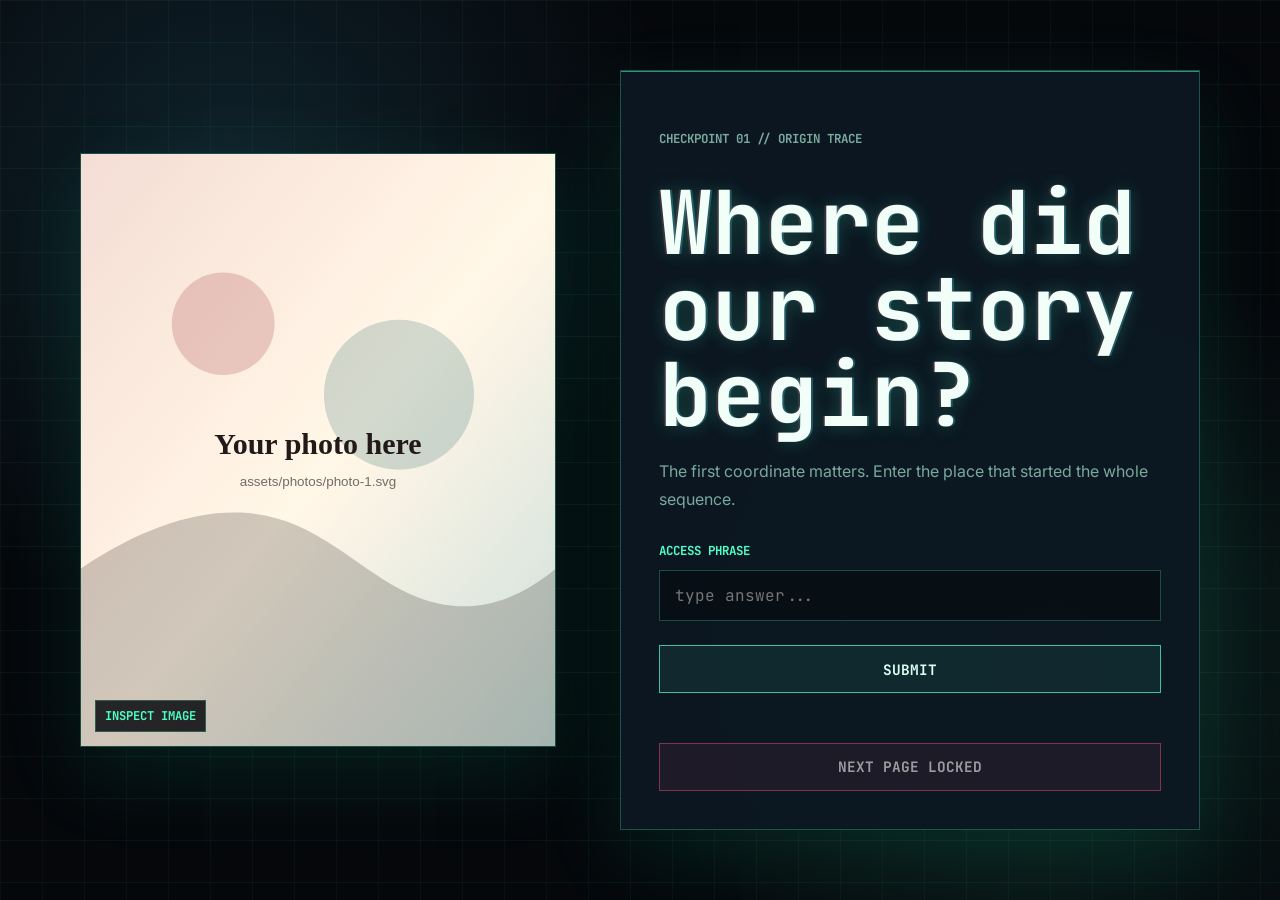
==== question-1.html @ cebd2372 "Updated the page stylings" ====
<!doctype html>
<html lang="en">
  <head>
    <meta charset="utf-8" />
    <meta name="viewport" content="width=device-width, initial-scale=1" />
    <title>Question 1 | Access Terminal</title>
    <meta
      name="description"
      content="A private puzzle sequence with locked question pages and one final download."
    />
    <link rel="preconnect" href="https://fonts.googleapis.com" />
    <link rel="preconnect" href="https://fonts.gstatic.com" crossorigin />
    <link
      href="https://fonts.googleapis.com/css2?family=Inter:wght@400;600;700;800&family=JetBrains+Mono:wght@400;600;700&display=swap"
      rel="stylesheet"
    />
    <link rel="stylesheet" href="styles.css" />
  </head>
  <body>
    <main class="question-page">
      <section class="question-layout" aria-labelledby="question-title">
        <button
          class="image-trigger"
          type="button"
          data-lightbox-image="assets/photos/photo-1.svg"
          aria-label="Open image preview"
        >
          <img src="assets/photos/photo-1.svg" alt="Question 1 clue image" />
          <span>Inspect image</span>
        </button>
        <article class="question-card" data-question data-step="0" data-next="question-2.html">
          <p class="system-kicker">CHECKPOINT 01 // ORIGIN TRACE</p>
          <h1 id="question-title">Where did our story begin?</h1>
          <p>
            The first coordinate matters. Enter the place that started the whole
            sequence.
          </p>
          <form class="unlock-form" autocomplete="off">
            <label for="answer-1">Access phrase</label>
            <input id="answer-1" name="answer" type="text" placeholder="type answer..." required />
            <button class="button button--submit" type="submit">Submit</button>
            <p class="feedback" role="status"></p>
          </form>
          <a class="button button--locked reveal-action" href="question-2.html" aria-disabled="true">
            Next page locked
          </a>
        </article>
      </section>
    </main>

    <script src="script.js"></script>
  </body>
</html>
---- styles.css ----
:root {
  color-scheme: dark;
  --bg: #05070b;
  --panel: rgba(9, 16, 24, 0.88);
  --panel-strong: rgba(12, 23, 34, 0.96);
  --text: #d7fff2;
  --muted: #7aa89d;
  --line: rgba(77, 255, 197, 0.26);
  --line-hot: rgba(77, 255, 197, 0.72);
  --green: #4dffc5;
  --green-deep: #00b982;
  --cyan: #54d7ff;
  --red: #ff4d7d;
  --amber: #ffd166;
  --shadow: 0 28px 80px rgba(0, 255, 179, 0.1);
}

* {
  box-sizing: border-box;
}

html {
  min-height: 100%;
  background: var(--bg);
}

body {
  min-width: 320px;
  min-height: 100vh;
  margin: 0;
  overflow-x: hidden;
  background:
    linear-gradient(rgba(77, 255, 197, 0.05) 1px, transparent 1px),
    linear-gradient(90deg, rgba(77, 255, 197, 0.04) 1px, transparent 1px),
    radial-gradient(circle at 18% 20%, rgba(84, 215, 255, 0.13), transparent 28rem),
    radial-gradient(circle at 82% 72%, rgba(77, 255, 197, 0.12), transparent 26rem),
    #05070b;
  background-size:
    42px 42px,
    42px 42px,
    auto,
    auto,
    auto;
  color: var(--text);
  font-family: Inter, system-ui, -apple-system, BlinkMacSystemFont, "Segoe UI", sans-serif;
}

body::before {
  content: "";
  position: fixed;
  inset: 0;
  z-index: -1;
  pointer-events: none;
  background: linear-gradient(
    rgba(255, 255, 255, 0.03) 50%,
    rgba(0, 0, 0, 0.08) 50%
  );
  background-size: 100% 4px;
  animation: scanlines 1.6s linear infinite;
}

body::after {
  content: "";
  position: fixed;
  inset: 0;
  z-index: -1;
  pointer-events: none;
  background: radial-gradient(circle, transparent 54%, rgba(0, 0, 0, 0.52) 100%);
}

[hidden] {
  display: none !important;
}

button,
input {
  font: inherit;
}

button,
a {
  -webkit-tap-highlight-color: transparent;
}

img {
  display: block;
  max-width: 100%;
}

.entry-page,
.question-page {
  min-height: 100vh;
  display: grid;
  align-items: center;
  padding: clamp(1rem, 4vw, 3rem);
}

.entry-panel {
  width: min(760px, 100%);
  margin: 0 auto;
  padding: clamp(1.4rem, 4vw, 3rem);
  border: 1px solid var(--line);
  background: var(--panel);
  box-shadow: var(--shadow);
  text-align: center;
  position: relative;
  overflow: hidden;
}

.entry-panel::before,
.question-card::before {
  content: "";
  position: absolute;
  inset: 0;
  border-top: 1px solid var(--line-hot);
  opacity: 0.75;
  pointer-events: none;
}

.entry-panel h1,
.question-card h1 {
  margin: 0;
  color: #f2fff9;
  font-family: "JetBrains Mono", Consolas, monospace;
  font-size: clamp(2.2rem, 7vw, 5.5rem);
  line-height: 0.98;
  letter-spacing: 0;
  text-shadow:
    0 0 18px rgba(77, 255, 197, 0.24),
    2px 0 rgba(84, 215, 255, 0.26),
    -2px 0 rgba(255, 77, 125, 0.18);
  animation: title-glitch 5s infinite steps(1);
}

.entry-panel p,
.question-card > p {
  max-width: 42rem;
  margin: 1.2rem auto 1.8rem;
  color: var(--muted);
  line-height: 1.75;
}

.system-kicker {
  margin: 0 0 0.8rem;
  color: var(--green);
  font-family: "JetBrains Mono", Consolas, monospace;
  font-size: 0.78rem;
  font-weight: 700;
  letter-spacing: 0;
  text-transform: uppercase;
}

.button {
  display: inline-flex;
  align-items: center;
  justify-content: center;
  min-height: 3rem;
  border: 1px solid var(--line-hot);
  padding: 0.85rem 1.15rem;
  background: rgba(77, 255, 197, 0.08);
  color: var(--text);
  font-family: "JetBrains Mono", Consolas, monospace;
  font-size: 0.9rem;
  font-weight: 700;
  text-decoration: none;
  text-transform: uppercase;
  cursor: pointer;
  transition:
    transform 160ms ease,
    background 160ms ease,
    box-shadow 160ms ease,
    border-color 160ms ease;
}

.button:hover,
.button:focus-visible {
  transform: translateY(-1px);
  border-color: var(--green);
  background: rgba(77, 255, 197, 0.16);
  box-shadow: 0 0 28px rgba(77, 255, 197, 0.18);
  outline: none;
}

.button--primary {
  background: linear-gradient(90deg, var(--green-deep), var(--cyan));
  color: #02100c;
  border-color: transparent;
}

.button--submit {
  width: 100%;
  margin-top: 0.8rem;
}

.button--locked {
  width: 100%;
  margin-top: 1rem;
  border-color: rgba(255, 77, 125, 0.45);
  color: rgba(255, 255, 255, 0.56);
  background: rgba(255, 77, 125, 0.08);
  cursor: not-allowed;
}

.button--locked:hover,
.button--locked:focus-visible {
  transform: none;
  box-shadow: none;
}

.question-layout {
  display: grid;
  grid-template-columns: minmax(17rem, 0.82fr) minmax(18rem, 1fr);
  gap: clamp(1.5rem, 5vw, 4rem);
  align-items: center;
  width: min(1120px, 100%);
  margin: 0 auto;
}

.image-trigger {
  position: relative;
  min-height: 0;
  padding: 0;
  border: 1px solid var(--line);
  background: rgba(9, 16, 24, 0.82);
  box-shadow: var(--shadow);
  cursor: zoom-in;
  overflow: hidden;
}

.image-trigger::before {
  content: "";
  position: absolute;
  inset: 0;
  border: 10px solid rgba(77, 255, 197, 0.08);
  pointer-events: none;
}

.image-trigger img {
  width: 100%;
  aspect-ratio: 4 / 5;
  object-fit: cover;
  filter: saturate(0.78) contrast(1.12);
  transition:
    transform 220ms ease,
    filter 220ms ease;
}

.image-trigger span {
  position: absolute;
  left: 0.9rem;
  bottom: 0.9rem;
  padding: 0.42rem 0.56rem;
  color: var(--green);
  background: rgba(5, 7, 11, 0.84);
  border: 1px solid var(--line);
  font-family: "JetBrains Mono", Consolas, monospace;
  font-size: 0.76rem;
  font-weight: 700;
  text-transform: uppercase;
}

.image-trigger:hover img,
.image-trigger:focus-visible img {
  transform: scale(1.035);
  filter: saturate(1) contrast(1.18);
}

.image-trigger:focus-visible {
  outline: 2px solid var(--green);
  outline-offset: 4px;
}

.question-card {
  position: relative;
  padding: clamp(1.2rem, 4vw, 2.4rem);
  border: 1px solid var(--line);
  background: var(--panel-strong);
  box-shadow: var(--shadow);
  overflow: hidden;
}

.unlock-form {
  display: grid;
  gap: 0.7rem;
}

.unlock-form label {
  color: var(--green);
  font-family: "JetBrains Mono", Consolas, monospace;
  font-size: 0.78rem;
  font-weight: 700;
  text-transform: uppercase;
}

.unlock-form input {
  width: 100%;
  min-height: 3.2rem;
  border: 1px solid var(--line);
  padding: 0 0.9rem;
  background: rgba(0, 0, 0, 0.36);
  color: var(--text);
  outline: none;
  font-family: "JetBrains Mono", Consolas, monospace;
}

.unlock-form input:focus {
  border-color: var(--green);
  box-shadow: 0 0 0 4px rgba(77, 255, 197, 0.1);
}

.unlock-form input:disabled {
  color: var(--muted);
  cursor: not-allowed;
}

.feedback {
  min-height: 1.4rem;
  margin: 0;
  color: var(--amber);
  font-family: "JetBrains Mono", Consolas, monospace;
  font-size: 0.88rem;
  line-height: 1.55;
}

.question-card.is-complete .feedback {
  color: var(--green);
}

.lightbox {
  position: fixed;
  inset: 0;
  z-index: 20;
  display: grid;
  place-items: center;
  padding: 1rem;
  background: rgba(0, 0, 0, 0.82);
  backdrop-filter: blur(10px);
}

.lightbox__panel {
  width: min(980px, 100%);
  max-height: min(860px, calc(100vh - 2rem));
  display: grid;
  gap: 0.8rem;
  padding: 0.8rem;
  border: 1px solid var(--line-hot);
  background: #05070b;
  box-shadow: 0 0 70px rgba(77, 255, 197, 0.18);
}

.lightbox__stage {
  min-height: 0;
  overflow: auto;
  border: 1px solid var(--line);
  background:
    linear-gradient(rgba(77, 255, 197, 0.05) 1px, transparent 1px),
    linear-gradient(90deg, rgba(77, 255, 197, 0.05) 1px, transparent 1px),
    #020305;
  background-size: 32px 32px;
}

.lightbox__stage img {
  width: min(100%, 820px);
  max-width: none;
  margin: 0 auto;
  transform-origin: center center;
  transition: transform 160ms ease;
}

.lightbox__close,
.lightbox__controls button {
  border: 1px solid var(--line);
  padding: 0.65rem 0.8rem;
  background: rgba(77, 255, 197, 0.08);
  color: var(--text);
  font-family: "JetBrains Mono", Consolas, monospace;
  font-weight: 700;
  cursor: pointer;
}

.lightbox__close {
  justify-self: end;
  min-width: 2.4rem;
  text-transform: uppercase;
}

.lightbox__controls {
  display: flex;
  flex-wrap: wrap;
  justify-content: center;
  gap: 0.6rem;
}

@keyframes scanlines {
  from {
    transform: translateY(0);
  }

  to {
    transform: translateY(4px);
  }
}

@keyframes title-glitch {
  0%,
  92%,
  100% {
    transform: translate(0);
  }

  93% {
    transform: translate(2px, -1px);
  }

  94% {
    transform: translate(-2px, 1px);
  }

  95% {
    transform: translate(1px, 0);
  }
}

@media (max-width: 780px) {
  .entry-page,
  .question-page {
    align-items: start;
  }

  .question-layout {
    grid-template-columns: 1fr;
  }

  .image-trigger {
    width: min(26rem, 100%);
    margin: 0 auto;
  }
}

@media (prefers-reduced-motion: reduce) {
  *,
  *::before,
  *::after {
    animation: none !important;
    transition: none !important;
    scroll-behavior: auto !important;
  }
}
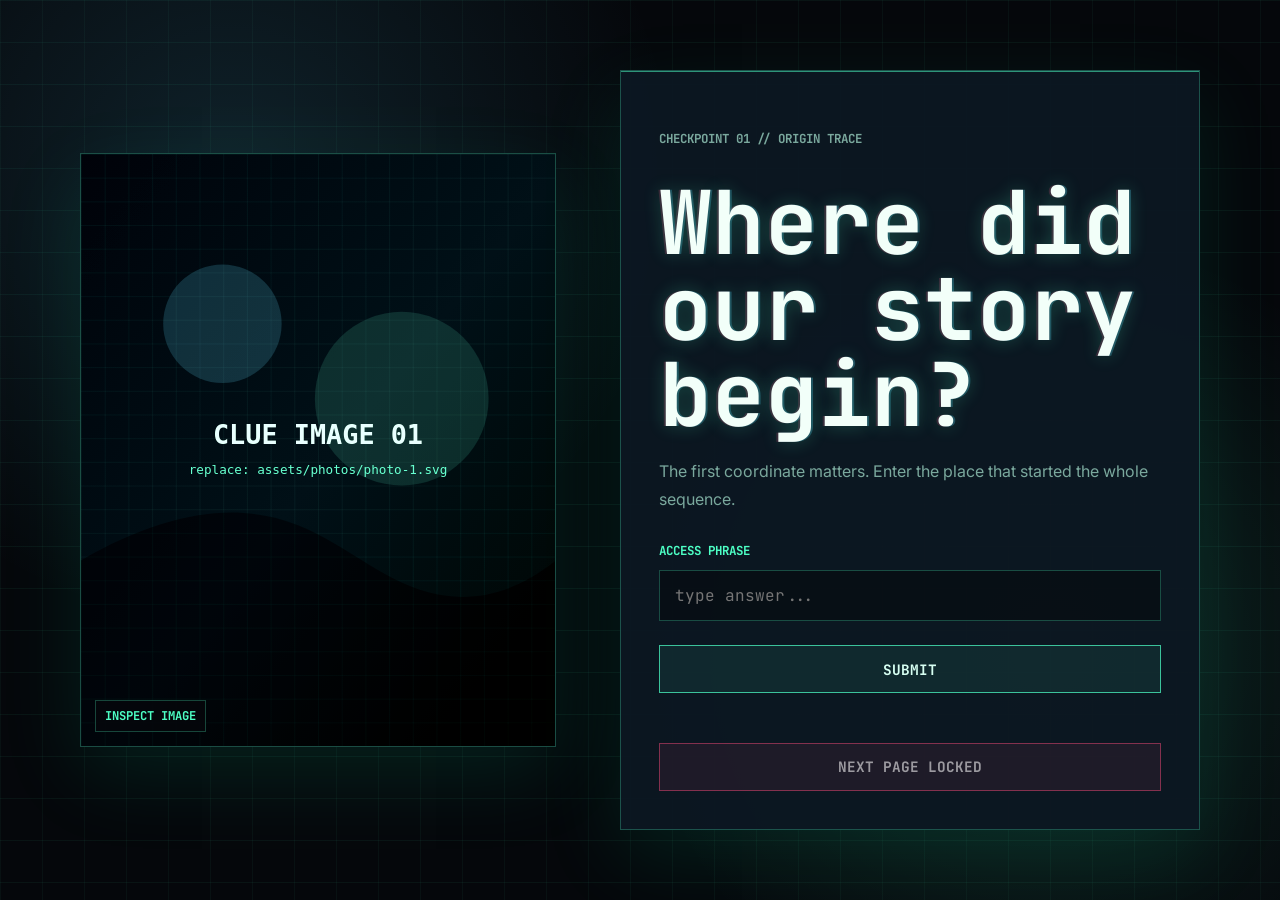
==== commit 5acfb3f3: "Final updates to the page style" ====
--- a/question-1.html
+++ b/question-1.html
@@ -41,7 +41,12 @@
             <button class="button button--submit" type="submit">Submit</button>
             <p class="feedback" role="status"></p>
           </form>
-          <a class="button button--locked reveal-action" href="question-2.html" aria-disabled="true">
+          <a
+            class="button button--locked reveal-action"
+            href="question-2.html"
+            aria-disabled="true"
+            tabindex="-1"
+          >
             Next page locked
           </a>
         </article>
--- a/styles.css
+++ b/styles.css
@@ -341,15 +341,19 @@
   width: min(980px, 100%);
   max-height: min(860px, calc(100vh - 2rem));
   display: grid;
+  grid-template-rows: auto auto minmax(0, 1fr);
   gap: 0.8rem;
   padding: 0.8rem;
   border: 1px solid var(--line-hot);
   background: #05070b;
   box-shadow: 0 0 70px rgba(77, 255, 197, 0.18);
+  overflow: hidden;
 }
 
 .lightbox__stage {
+  order: 3;
   min-height: 0;
+  max-height: 100%;
   overflow: auto;
   border: 1px solid var(--line);
   background:
@@ -385,6 +389,7 @@
 }
 
 .lightbox__controls {
+  order: 2;
   display: flex;
   flex-wrap: wrap;
   justify-content: center;
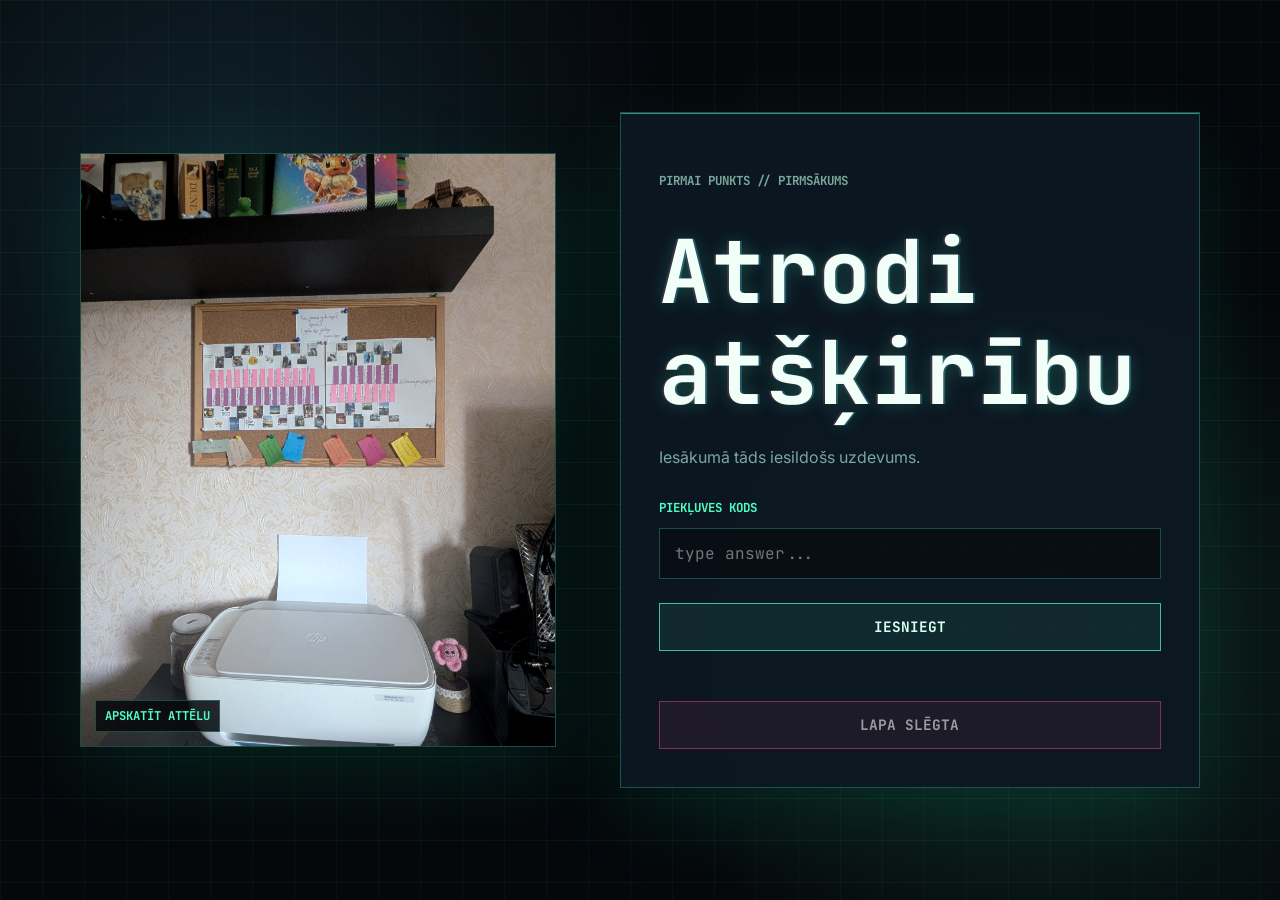
==== commit 8d49b78d: "Added first question image" ====
--- a/question-1.html
+++ b/question-1.html
@@ -3,7 +3,7 @@
   <head>
     <meta charset="utf-8" />
     <meta name="viewport" content="width=device-width, initial-scale=1" />
-    <title>Question 1 | Access Terminal</title>
+    <title>Pirmais Jautājums | Terminālis</title>
     <meta
       name="description"
       content="A private puzzle sequence with locked question pages and one final download."
@@ -22,32 +22,31 @@
         <button
           class="image-trigger"
           type="button"
-          data-lightbox-image="assets/photos/photo-1.svg"
+          data-lightbox-image="assets/photos/PXL_20260803_143007960.jpg"
           aria-label="Open image preview"
         >
-          <img src="assets/photos/photo-1.svg" alt="Question 1 clue image" />
-          <span>Inspect image</span>
+          <img src="assets/photos/PXL_20260803_143007960.jpg" alt="Question 1 clue image" />
+          <span>Apskatīt attēlu</span>
         </button>
-        <article class="question-card" data-question data-step="0" data-next="question-2.html">
-          <p class="system-kicker">CHECKPOINT 01 // ORIGIN TRACE</p>
-          <h1 id="question-title">Where did our story begin?</h1>
+        <article class="question-card" data-question data-step="0" data-next="question-x2.html">
+          <p class="system-kicker">PIRMAI PUNKTS // PIRMSĀKUMS</p>
+          <h1 id="question-title">Atrodi atšķirību</h1>
           <p>
-            The first coordinate matters. Enter the place that started the whole
-            sequence.
+            Iesākumā tāds iesildošs uzdevums.
           </p>
           <form class="unlock-form" autocomplete="off">
-            <label for="answer-1">Access phrase</label>
+            <label for="answer-1">Piekļuves kods</label>
             <input id="answer-1" name="answer" type="text" placeholder="type answer..." required />
-            <button class="button button--submit" type="submit">Submit</button>
+            <button class="button button--submit" type="submit">Iesniegt</button>
             <p class="feedback" role="status"></p>
           </form>
           <a
             class="button button--locked reveal-action"
-            href="question-2.html"
+            href="question-x2.html"
             aria-disabled="true"
             tabindex="-1"
           >
-            Next page locked
+           Lapa slēgta
           </a>
         </article>
       </section>
--- a/styles.css
+++ b/styles.css
@@ -123,7 +123,7 @@
   color: #f2fff9;
   font-family: "JetBrains Mono", Consolas, monospace;
   font-size: clamp(2.2rem, 7vw, 5.5rem);
-  line-height: 0.98;
+  line-height: 1.15;
   letter-spacing: 0;
   text-shadow:
     0 0 18px rgba(77, 255, 197, 0.24),
